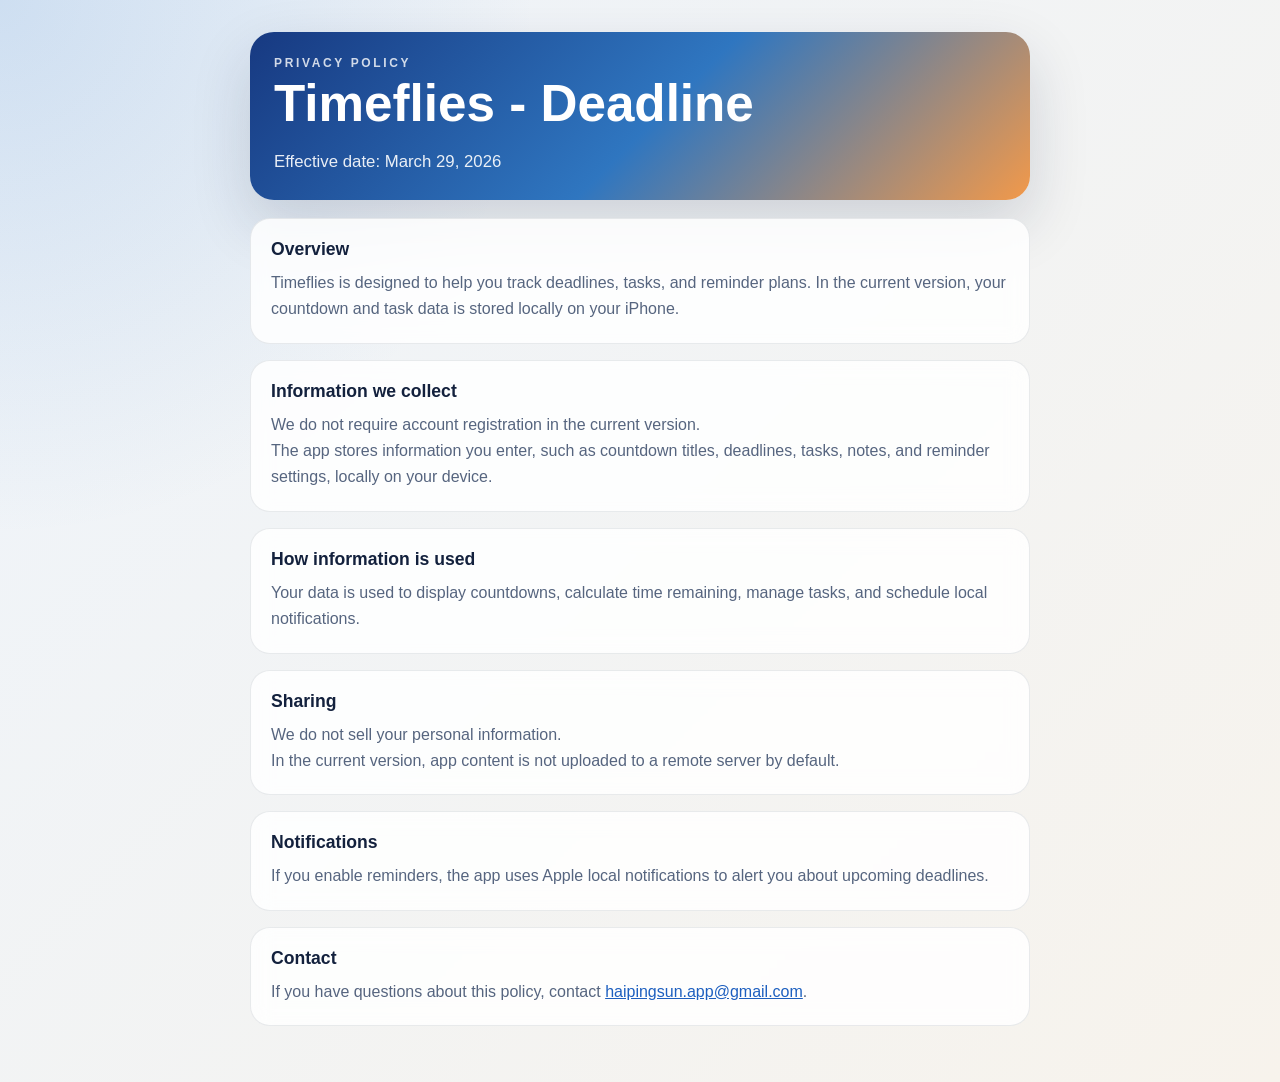
==== docs/privacy.html @ 47af0260 "Prepare GitHub Pages in docs folder" ====
<!DOCTYPE html>
<html lang="en">
<head>
  <meta charset="UTF-8">
  <meta name="viewport" content="width=device-width, initial-scale=1.0">
  <title>Timeflies Privacy Policy</title>
  <meta name="description" content="Privacy Policy for Timeflies - Deadline.">
  <link rel="stylesheet" href="./styles.css">
</head>
<body>
  <main class="page narrow">
    <section class="hero compact">
      <p class="eyebrow">PRIVACY POLICY</p>
      <h1>Timeflies - Deadline</h1>
      <p class="lede">Effective date: March 29, 2026</p>
    </section>

    <section class="stack">
      <article class="info-card">
        <h2>Overview</h2>
        <p>Timeflies is designed to help you track deadlines, tasks, and reminder plans. In the current version, your countdown and task data is stored locally on your iPhone.</p>
      </article>

      <article class="info-card">
        <h2>Information we collect</h2>
        <p>We do not require account registration in the current version.</p>
        <p>The app stores information you enter, such as countdown titles, deadlines, tasks, notes, and reminder settings, locally on your device.</p>
      </article>

      <article class="info-card">
        <h2>How information is used</h2>
        <p>Your data is used to display countdowns, calculate time remaining, manage tasks, and schedule local notifications.</p>
      </article>

      <article class="info-card">
        <h2>Sharing</h2>
        <p>We do not sell your personal information.</p>
        <p>In the current version, app content is not uploaded to a remote server by default.</p>
      </article>

      <article class="info-card">
        <h2>Notifications</h2>
        <p>If you enable reminders, the app uses Apple local notifications to alert you about upcoming deadlines.</p>
      </article>

      <article class="info-card">
        <h2>Contact</h2>
        <p>If you have questions about this policy, contact <a href="mailto:haipingsun.app@gmail.com">haipingsun.app@gmail.com</a>.</p>
      </article>
    </section>
  </main>
</body>
</html>
---- docs/styles.css ----
:root {
  --ink: #13213d;
  --muted: #56657f;
  --paper: #f5f7fb;
  --panel: rgba(255, 255, 255, 0.84);
  --line: rgba(19, 33, 61, 0.09);
  --cold: #173981;
  --mid: #2f76c0;
  --warm: #f2994a;
}

* {
  box-sizing: border-box;
}

body {
  margin: 0;
  font-family: "SF Pro Display", "Segoe UI", sans-serif;
  color: var(--ink);
  background:
    radial-gradient(circle at top left, rgba(38, 111, 190, 0.16), transparent 32%),
    linear-gradient(135deg, #eef4fb 0%, #f7f3ec 100%);
}

a {
  color: #1d5fbf;
}

.page {
  max-width: 1080px;
  margin: 0 auto;
  padding: 32px 20px 56px;
}

.page.narrow {
  max-width: 820px;
}

.hero {
  padding: 28px;
  border-radius: 24px;
  background: linear-gradient(135deg, var(--cold) 0%, var(--mid) 52%, var(--warm) 100%);
  color: white;
  box-shadow: 0 24px 60px rgba(19, 33, 61, 0.16);
}

.hero.compact {
  padding: 24px;
}

.brand {
  display: flex;
  align-items: center;
  gap: 18px;
}

.brand-mark {
  width: 68px;
  height: 68px;
  border-radius: 18px;
  display: grid;
  place-items: center;
  background: rgba(255, 255, 255, 0.12);
  border: 1px solid rgba(255, 255, 255, 0.22);
}

.hourglass {
  width: 26px;
  height: 36px;
  position: relative;
}

.hourglass::before,
.hourglass::after {
  content: "";
  position: absolute;
  left: 0;
  width: 100%;
  border-left: 4px solid rgba(255, 255, 255, 0.95);
  border-right: 4px solid rgba(255, 255, 255, 0.95);
}

.hourglass::before {
  top: 0;
  height: 16px;
  clip-path: polygon(0 0, 100% 0, 62% 100%, 38% 100%);
  background: rgba(255, 231, 183, 0.95);
}

.hourglass::after {
  bottom: 0;
  height: 16px;
  clip-path: polygon(38% 0, 62% 0, 100% 100%, 0 100%);
  background: rgba(255, 200, 121, 0.98);
}

.eyebrow {
  margin: 0 0 8px;
  font-size: 12px;
  font-weight: 800;
  letter-spacing: 0.22em;
  opacity: 0.8;
}

h1, h2 {
  margin: 0;
}

h1 {
  font-size: clamp(2rem, 4vw, 3.5rem);
  line-height: 1.02;
}

h2 {
  font-size: 1.1rem;
  margin-bottom: 10px;
}

.lede {
  max-width: 720px;
  margin: 18px 0 0;
  font-size: 1.05rem;
  line-height: 1.65;
  color: rgba(255, 255, 255, 0.9);
}

.actions {
  display: flex;
  gap: 12px;
  margin-top: 24px;
  flex-wrap: wrap;
}

.button {
  display: inline-flex;
  align-items: center;
  justify-content: center;
  min-height: 44px;
  padding: 0 18px;
  border-radius: 999px;
  text-decoration: none;
  font-weight: 700;
}

.button.primary {
  background: white;
  color: var(--cold);
}

.button.secondary {
  background: rgba(255, 255, 255, 0.12);
  color: white;
  border: 1px solid rgba(255, 255, 255, 0.18);
}

.card-grid,
.info {
  display: grid;
  gap: 16px;
  margin-top: 18px;
}

.card-grid {
  grid-template-columns: repeat(auto-fit, minmax(220px, 1fr));
}

.info {
  grid-template-columns: repeat(auto-fit, minmax(220px, 1fr));
}

.card,
.info-card {
  padding: 20px;
  border-radius: 20px;
  background: var(--panel);
  border: 1px solid var(--line);
  backdrop-filter: blur(10px);
}

.card p,
.info-card p {
  margin: 0;
  line-height: 1.65;
  color: var(--muted);
}

.stack {
  display: grid;
  gap: 16px;
  margin-top: 18px;
}

@media (max-width: 640px) {
  .page {
    padding: 20px 14px 36px;
  }

  .hero {
    padding: 22px;
    border-radius: 18px;
  }

  .brand {
    align-items: flex-start;
  }
}
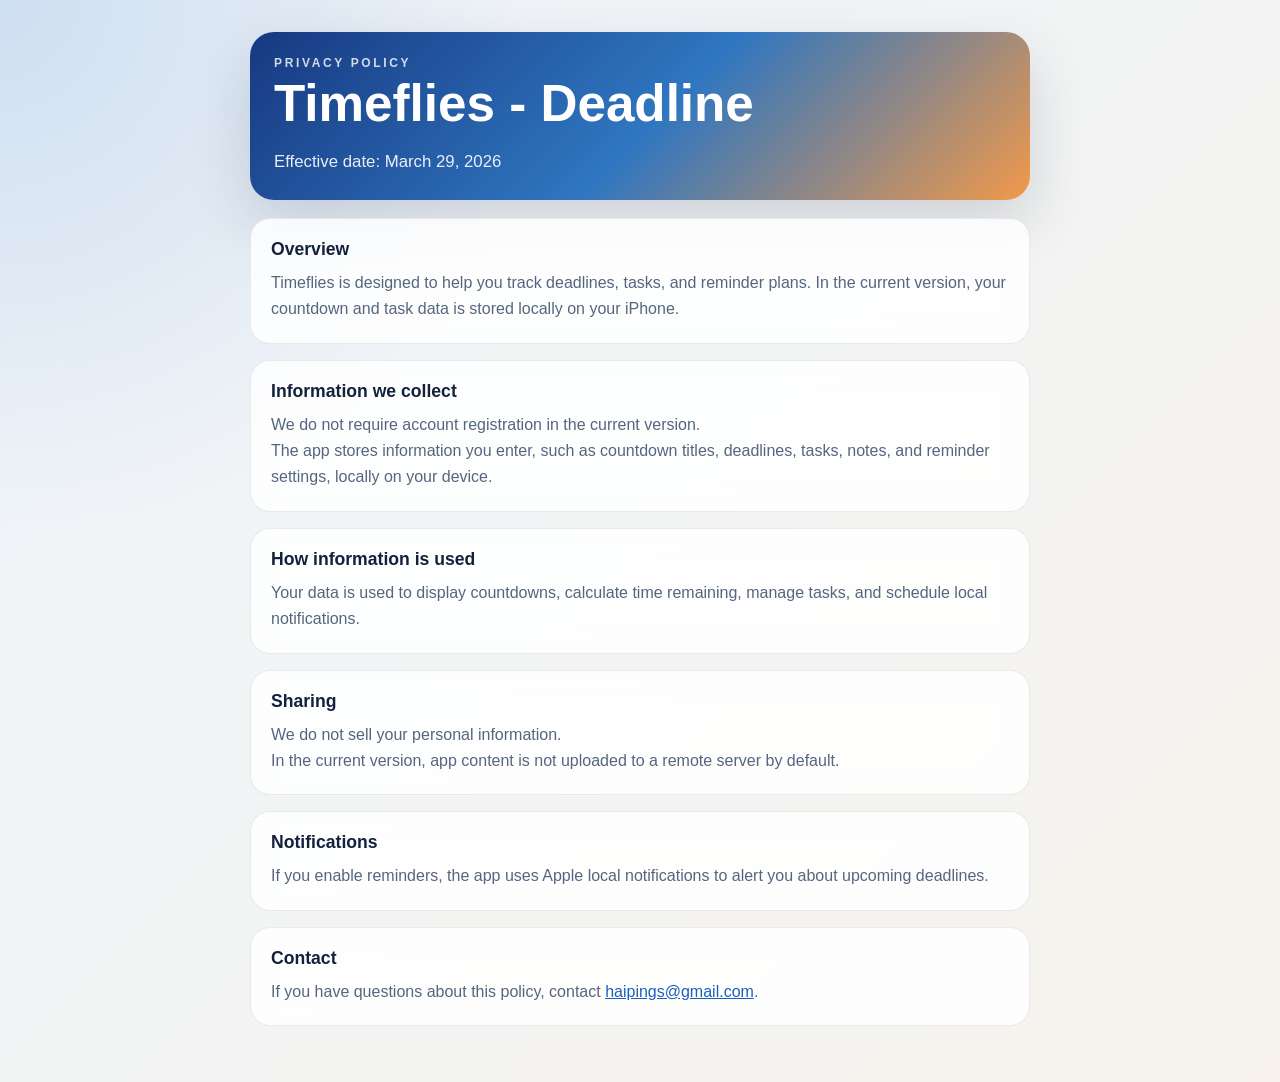
==== commit 78412d7e: "Update support email to haipings@gmail.com" ====
--- a/docs/privacy.html
+++ b/docs/privacy.html
@@ -45,7 +45,7 @@
 
       <article class="info-card">
         <h2>Contact</h2>
-        <p>If you have questions about this policy, contact <a href="mailto:haipingsun.app@gmail.com">haipingsun.app@gmail.com</a>.</p>
+        <p>If you have questions about this policy, contact <a href="mailto:haipings@gmail.com">haipings@gmail.com</a>.</p>
       </article>
     </section>
   </main>
